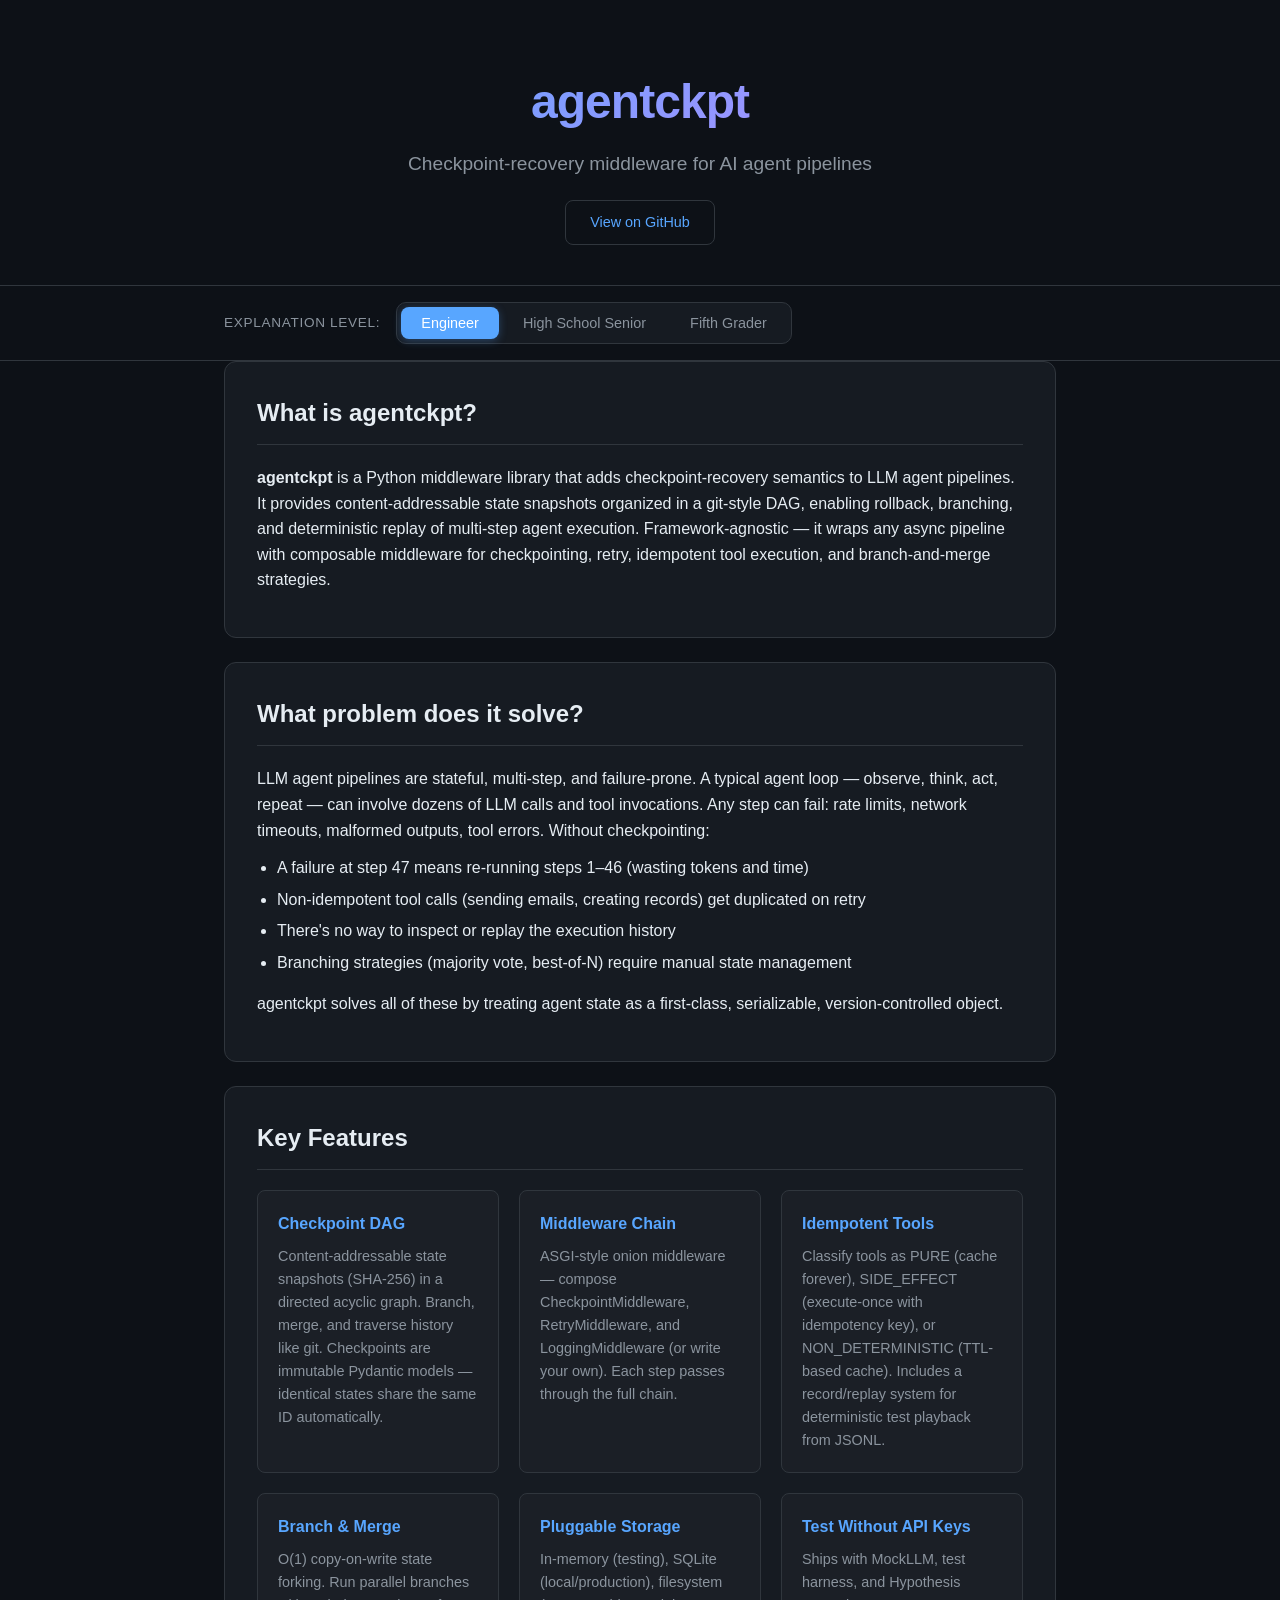
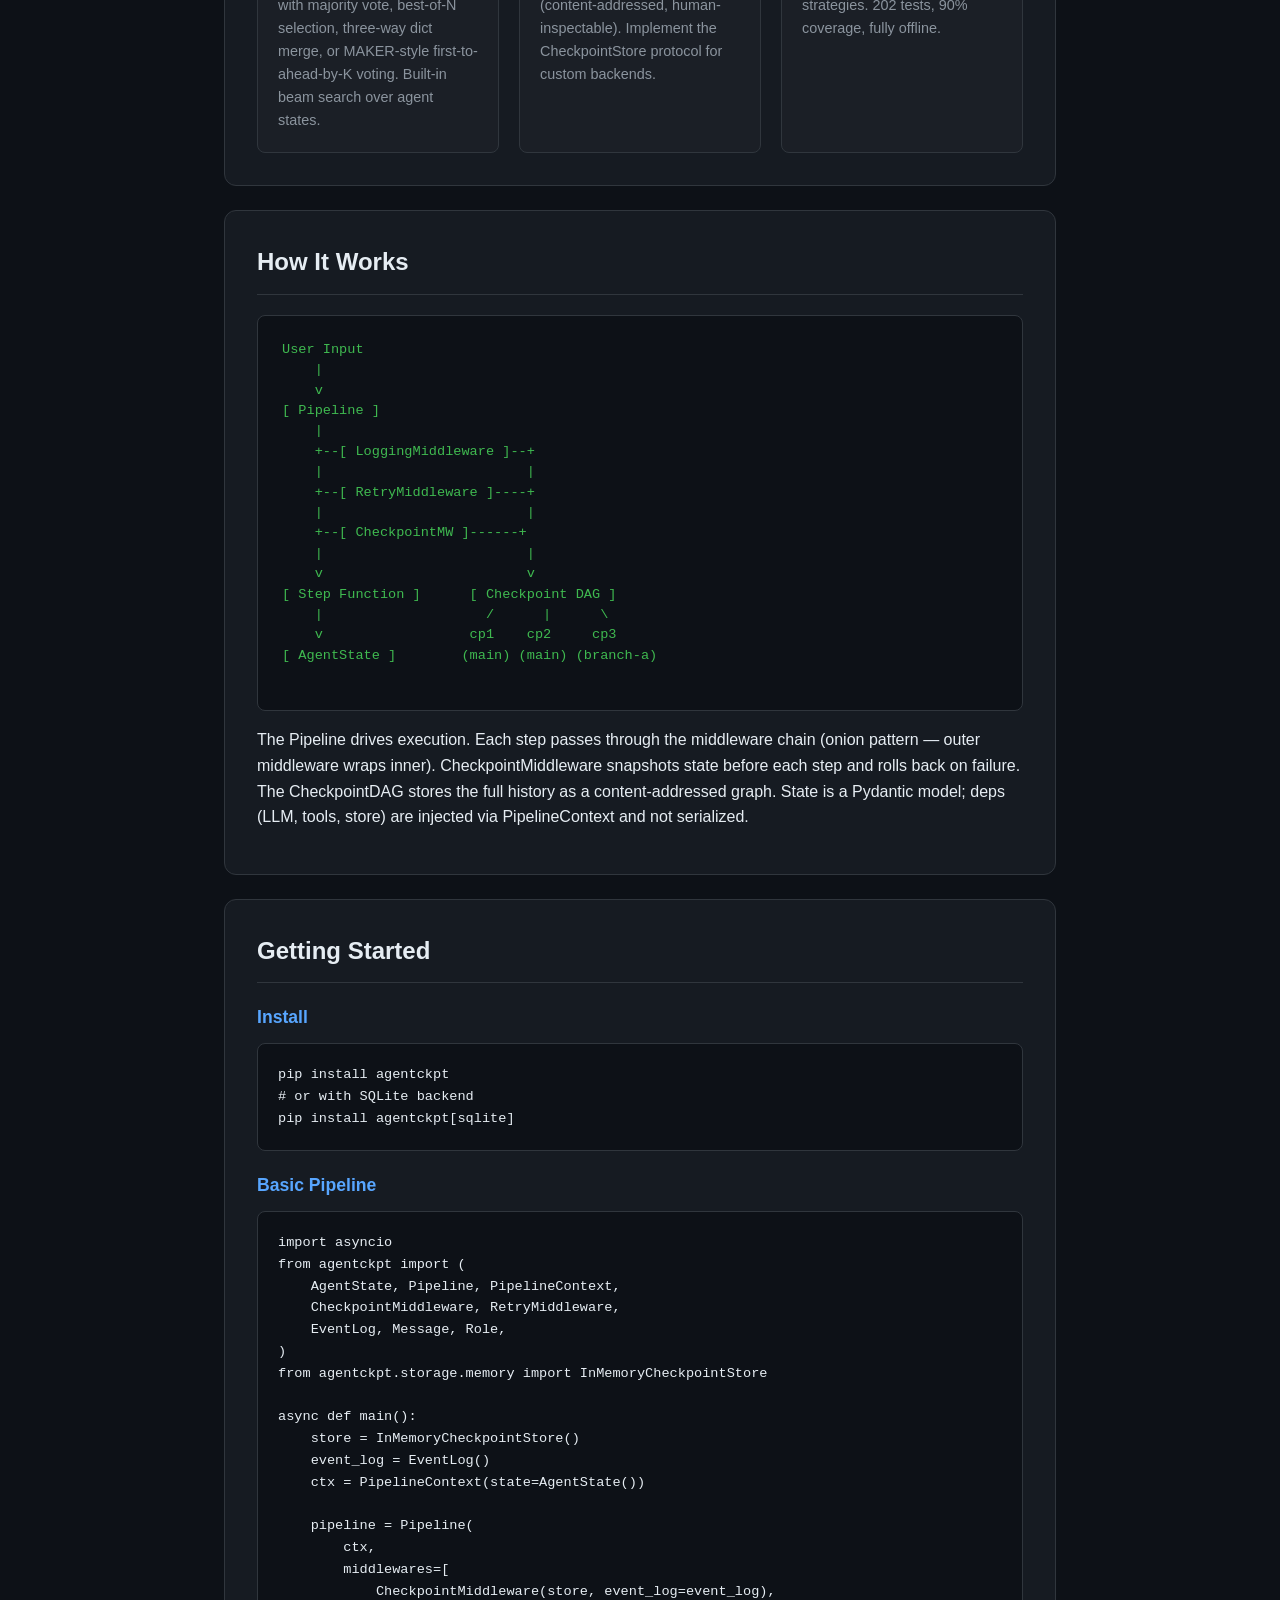
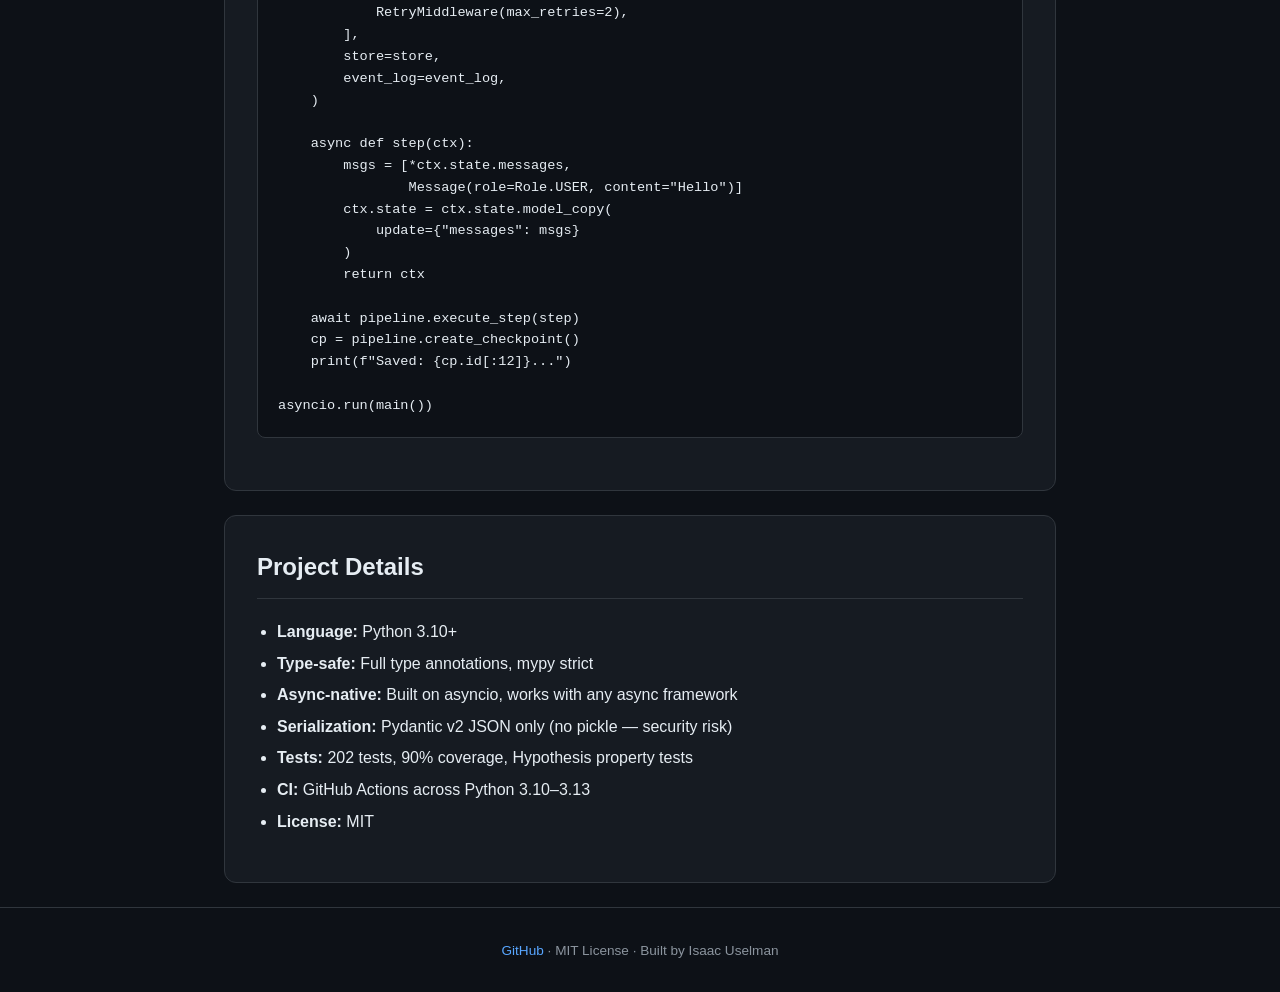
==== agentckpt/index.html @ 96317309 "Initial portfolio site with agentckpt project page Co-Authored-By: Claude Opus 4.6 <noreply@anthropi" ====
<!DOCTYPE html>
<html lang="en">
<head>
  <meta charset="UTF-8">
  <meta name="viewport" content="width=device-width, initial-scale=1.0">
  <title>agentckpt — Checkpoint-Recovery for AI Agents</title>
  <style>
/* ── Reset & Base ── */
*,
*::before,
*::after {
  margin: 0;
  padding: 0;
  box-sizing: border-box;
}

:root {
  --bg: #0d1117;
  --surface: #161b22;
  --border: #30363d;
  --text: #e6edf3;
  --text-muted: #8b949e;
  --accent: #58a6ff;
  --accent-hover: #79c0ff;
  --green: #3fb950;
  --purple: #bc8cff;
  --orange: #f0883e;
  --radius: 12px;
  --font: -apple-system, BlinkMacSystemFont, "Segoe UI", Helvetica, Arial, sans-serif;
  --mono: "SFMono-Regular", Consolas, "Liberation Mono", Menlo, monospace;
}

html {
  scroll-behavior: smooth;
}

body {
  font-family: var(--font);
  background: var(--bg);
  color: var(--text);
  line-height: 1.6;
  -webkit-font-smoothing: antialiased;
}

.container {
  max-width: 880px;
  margin: 0 auto;
  padding: 0 24px;
}

a {
  color: var(--accent);
  text-decoration: none;
}

a:hover {
  color: var(--accent-hover);
  text-decoration: underline;
}

/* ── Header ── */
header {
  padding: 64px 0 40px;
  text-align: center;
  border-bottom: 1px solid var(--border);
}

header h1 {
  font-size: 3rem;
  font-weight: 800;
  letter-spacing: -0.02em;
  background: linear-gradient(135deg, var(--accent), var(--purple));
  -webkit-background-clip: text;
  background-clip: text;
  -webkit-text-fill-color: transparent;
}

.subtitle {
  font-size: 1.2rem;
  color: var(--text-muted);
  margin-top: 8px;
}

.github-link {
  display: inline-block;
  margin-top: 20px;
  padding: 10px 24px;
  border: 1px solid var(--border);
  border-radius: 8px;
  font-size: 0.9rem;
  font-weight: 500;
  transition: border-color 0.2s, background 0.2s;
}

.github-link:hover {
  border-color: var(--accent);
  background: rgba(88, 166, 255, 0.08);
  text-decoration: none;
}

/* ── Level Toggle ── */
.level-toggle {
  position: sticky;
  top: 0;
  z-index: 100;
  background: var(--bg);
  border-bottom: 1px solid var(--border);
  padding: 16px 0;
}

.level-toggle .container {
  display: flex;
  align-items: center;
  gap: 16px;
  flex-wrap: wrap;
}

.toggle-label {
  font-size: 0.85rem;
  color: var(--text-muted);
  font-weight: 500;
  text-transform: uppercase;
  letter-spacing: 0.05em;
  white-space: nowrap;
}

.toggle-group {
  display: flex;
  gap: 4px;
  background: var(--surface);
  padding: 4px;
  border-radius: 10px;
  border: 1px solid var(--border);
}

.toggle-btn {
  font-family: var(--font);
  font-size: 0.9rem;
  font-weight: 500;
  padding: 8px 20px;
  border: none;
  border-radius: 8px;
  background: transparent;
  color: var(--text-muted);
  cursor: pointer;
  transition: all 0.2s ease;
  white-space: nowrap;
}

.toggle-btn:hover {
  color: var(--text);
  background: rgba(255, 255, 255, 0.04);
}

.toggle-btn.active {
  background: var(--accent);
  color: #fff;
  box-shadow: 0 2px 8px rgba(88, 166, 255, 0.3);
}

/* ── Cards ── */
main {
  padding: 40px 0 80px;
}

.card {
  background: var(--surface);
  border: 1px solid var(--border);
  border-radius: var(--radius);
  padding: 32px;
  margin-bottom: 24px;
}

.card h2 {
  font-size: 1.5rem;
  font-weight: 700;
  margin-bottom: 20px;
  padding-bottom: 12px;
  border-bottom: 1px solid var(--border);
}

.card h3 {
  font-size: 1.1rem;
  font-weight: 600;
  margin: 20px 0 8px;
  color: var(--accent);
}

.card h3:first-child {
  margin-top: 0;
}

.card p {
  margin-bottom: 12px;
  color: var(--text);
}

.card ul,
.card ol {
  margin: 8px 0 16px 20px;
  color: var(--text);
}

.card li {
  margin-bottom: 6px;
}

/* ── Level Content Visibility ── */
.level-content {
  display: none;
  animation: fadeIn 0.3s ease;
}

.level-content.visible {
  display: block;
}

@keyframes fadeIn {
  from { opacity: 0; transform: translateY(4px); }
  to   { opacity: 1; transform: translateY(0); }
}

/* ── Feature Grid ── */
.feature-grid {
  display: grid;
  grid-template-columns: repeat(auto-fit, minmax(240px, 1fr));
  gap: 20px;
}

.feature {
  padding: 20px;
  background: rgba(255, 255, 255, 0.02);
  border: 1px solid var(--border);
  border-radius: 8px;
  transition: border-color 0.2s;
}

.feature:hover {
  border-color: var(--accent);
}

.feature h3 {
  margin: 0 0 8px;
  font-size: 1rem;
}

.feature p {
  font-size: 0.9rem;
  color: var(--text-muted);
  margin-bottom: 0;
}

/* ── Diagrams ── */
.diagram {
  background: var(--bg);
  border: 1px solid var(--border);
  border-radius: 8px;
  padding: 24px;
  margin-bottom: 16px;
  overflow-x: auto;
}

.diagram pre {
  font-family: var(--mono);
  font-size: 0.85rem;
  color: var(--green);
  line-height: 1.5;
  margin: 0;
}

/* ── Code Blocks ── */
pre.code {
  background: var(--bg);
  border: 1px solid var(--border);
  border-radius: 8px;
  padding: 20px;
  overflow-x: auto;
  margin: 12px 0 20px;
}

pre.code code {
  font-family: var(--mono);
  font-size: 0.85rem;
  color: var(--text);
  line-height: 1.6;
}

/* ── Footer ── */
footer {
  border-top: 1px solid var(--border);
  padding: 32px 0;
  text-align: center;
}

footer p {
  font-size: 0.85rem;
  color: var(--text-muted);
}

/* ── Responsive ── */
@media (max-width: 640px) {
  header {
    padding: 40px 0 28px;
  }

  header h1 {
    font-size: 2.2rem;
  }

  .level-toggle .container {
    flex-direction: column;
    align-items: flex-start;
  }

  .toggle-group {
    width: 100%;
  }

  .toggle-btn {
    flex: 1;
    text-align: center;
    padding: 8px 12px;
    font-size: 0.8rem;
  }

  .card {
    padding: 20px;
  }

  .feature-grid {
    grid-template-columns: 1fr;
  }
}
  </style>
</head>
<body>

<header>
  <div class="container">
    <h1>agentckpt</h1>
    <p class="subtitle">Checkpoint-recovery middleware for AI agent pipelines</p>
    <a href="https://github.com/isaacuselman/agentckpt" class="github-link">View on GitHub</a>
  </div>
</header>

<nav class="level-toggle">
  <div class="container">
    <span class="toggle-label">Explanation level:</span>
    <div class="toggle-group">
      <button class="toggle-btn active" data-level="engineer">Engineer</button>
      <button class="toggle-btn" data-level="highschool">High School Senior</button>
      <button class="toggle-btn" data-level="fifthgrade">Fifth Grader</button>
    </div>
  </div>
</nav>

<main class="container">

  <!-- ============ WHAT IS IT ============ -->
  <section class="card">
    <h2>What is agentckpt?</h2>

    <div class="level-content" data-level="engineer">
      <p>
        <strong>agentckpt</strong> is a Python middleware library that adds checkpoint-recovery
        semantics to LLM agent pipelines. It provides content-addressable state snapshots
        organized in a git-style DAG, enabling rollback, branching, and deterministic replay
        of multi-step agent execution. Framework-agnostic &mdash; it wraps any async pipeline
        with composable middleware for checkpointing, retry, idempotent tool execution,
        and branch-and-merge strategies.
      </p>
    </div>

    <div class="level-content" data-level="highschool">
      <p>
        <strong>agentckpt</strong> is a Python library that gives AI assistants a "save game" feature.
        When an AI agent is working through a multi-step task (like researching a topic, writing code,
        or planning a trip), things can go wrong &mdash; the AI might make a mistake, an API call might
        fail, or the whole program might crash. Without agentckpt, you'd have to start over from scratch.
      </p>
      <p>
        With agentckpt, the AI's progress is saved at each step. If something breaks, it can
        roll back to the last good save point and try again. It can even explore multiple
        approaches at the same time and pick the best one.
      </p>
    </div>

    <div class="level-content" data-level="fifthgrade">
      <p>
        Imagine you're playing a really hard video game. You get to a tricky part, and you save
        your game &mdash; just in case. If you mess up, you load your save and try again without
        starting the whole game over.
      </p>
      <p>
        <strong>agentckpt</strong> does the same thing, but for AI helpers. When a computer's AI
        assistant is doing a big job with lots of steps, agentckpt saves its progress along the way.
        If something goes wrong, it can go back to the last save and keep going. No starting over!
      </p>
    </div>
  </section>

  <!-- ============ WHY DOES IT EXIST ============ -->
  <section class="card">
    <h2>What problem does it solve?</h2>

    <div class="level-content" data-level="engineer">
      <p>
        LLM agent pipelines are stateful, multi-step, and failure-prone. A typical agent
        loop &mdash; observe, think, act, repeat &mdash; can involve dozens of LLM calls and tool
        invocations. Any step can fail: rate limits, network timeouts, malformed outputs,
        tool errors. Without checkpointing:
      </p>
      <ul>
        <li>A failure at step 47 means re-running steps 1&ndash;46 (wasting tokens and time)</li>
        <li>Non-idempotent tool calls (sending emails, creating records) get duplicated on retry</li>
        <li>There's no way to inspect or replay the execution history</li>
        <li>Branching strategies (majority vote, best-of-N) require manual state management</li>
      </ul>
      <p>
        agentckpt solves all of these by treating agent state as a first-class, serializable,
        version-controlled object.
      </p>
    </div>

    <div class="level-content" data-level="highschool">
      <p>
        AI agents don't just answer one question &mdash; they work through tasks step by step.
        An AI might browse the web, call an API, write some code, then check if it worked.
        That could be 10, 20, or even 50 steps.
      </p>
      <p>The problem? Things break all the time:</p>
      <ul>
        <li>The internet connection drops mid-task</li>
        <li>An API the AI is using goes down temporarily</li>
        <li>The AI makes a mistake and goes down the wrong path</li>
        <li>The whole program crashes</li>
      </ul>
      <p>
        Without save points, the AI has to start completely over. That wastes time and money
        (AI API calls cost real money). Worse &mdash; if the AI already sent an email or created
        a file before the crash, it might send it <em>again</em> when it retries.
        agentckpt prevents all of this.
      </p>
    </div>

    <div class="level-content" data-level="fifthgrade">
      <p>
        Think about writing a really long book report. You've been working for an hour, and
        suddenly your computer shuts off. If you didn't save, you lost everything!
      </p>
      <p>
        AI helpers have the same problem. They work on big jobs step by step, and if something
        goes wrong in the middle, they lose all their work. Even worse &mdash; imagine the AI
        was supposed to send one birthday card to your friend, but after the crash it sends
        it again. Now your friend got two cards! Awkward.
      </p>
      <p>
        agentckpt makes sure the AI saves its work, can go back if something breaks, and
        never accidentally does the same thing twice.
      </p>
    </div>
  </section>

  <!-- ============ KEY FEATURES ============ -->
  <section class="card">
    <h2>Key Features</h2>

    <div class="level-content" data-level="engineer">
      <div class="feature-grid">
        <div class="feature">
          <h3>Checkpoint DAG</h3>
          <p>
            Content-addressable state snapshots (SHA-256) in a directed acyclic graph.
            Branch, merge, and traverse history like git. Checkpoints are immutable
            Pydantic models &mdash; identical states share the same ID automatically.
          </p>
        </div>
        <div class="feature">
          <h3>Middleware Chain</h3>
          <p>
            ASGI-style onion middleware &mdash; compose CheckpointMiddleware, RetryMiddleware,
            and LoggingMiddleware (or write your own). Each step passes through the full chain.
          </p>
        </div>
        <div class="feature">
          <h3>Idempotent Tools</h3>
          <p>
            Classify tools as PURE (cache forever), SIDE_EFFECT (execute-once with idempotency key),
            or NON_DETERMINISTIC (TTL-based cache). Includes a record/replay system for
            deterministic test playback from JSONL.
          </p>
        </div>
        <div class="feature">
          <h3>Branch &amp; Merge</h3>
          <p>
            O(1) copy-on-write state forking. Run parallel branches with majority vote,
            best-of-N selection, three-way dict merge, or MAKER-style first-to-ahead-by-K voting.
            Built-in beam search over agent states.
          </p>
        </div>
        <div class="feature">
          <h3>Pluggable Storage</h3>
          <p>
            In-memory (testing), SQLite (local/production), filesystem (content-addressed,
            human-inspectable). Implement the CheckpointStore protocol for custom backends.
          </p>
        </div>
        <div class="feature">
          <h3>Test Without API Keys</h3>
          <p>
            Ships with MockLLM, test harness, and Hypothesis strategies.
            202 tests, 90% coverage, fully offline.
          </p>
        </div>
      </div>
    </div>

    <div class="level-content" data-level="highschool">
      <div class="feature-grid">
        <div class="feature">
          <h3>Save Points (Checkpoints)</h3>
          <p>
            The AI's state is saved at each step, forming a tree of save points.
            You can roll back to any previous point, branch off to try different
            approaches, or inspect exactly what the AI was thinking at any moment.
          </p>
        </div>
        <div class="feature">
          <h3>Automatic Error Recovery</h3>
          <p>
            Middleware automatically handles failures. If a step fails, the state
            rolls back and can retry with exponential backoff. Everything is logged
            so you can see what happened.
          </p>
        </div>
        <div class="feature">
          <h3>Smart Tool Handling</h3>
          <p>
            Tools (like web search or sending emails) are wrapped so they don't
            accidentally run twice. A search can be cached; an email send is
            guaranteed to only happen once even if the system retries.
          </p>
        </div>
        <div class="feature">
          <h3>Parallel Exploration</h3>
          <p>
            The AI can fork into multiple copies, each trying a different approach.
            Then the best answer wins &mdash; by voting, scoring, or combining results.
            Like asking three friends the same question and going with the majority answer.
          </p>
        </div>
        <div class="feature">
          <h3>Flexible Storage</h3>
          <p>
            Save points can be stored in memory (for testing), in a SQLite database
            (for real use), or as files on disk. You can add your own storage backend too.
          </p>
        </div>
        <div class="feature">
          <h3>Easy Testing</h3>
          <p>
            Comes with fake AI and fake tools built in, so you can test everything
            without paying for API calls or needing internet access.
          </p>
        </div>
      </div>
    </div>

    <div class="level-content" data-level="fifthgrade">
      <div class="feature-grid">
        <div class="feature">
          <h3>Save Your Progress</h3>
          <p>
            Just like saving in a video game. The AI saves after each step
            so it never loses its work.
          </p>
        </div>
        <div class="feature">
          <h3>Undo Mistakes</h3>
          <p>
            If the AI messes up, it can go back to the last save and try again.
            Like pressing the undo button.
          </p>
        </div>
        <div class="feature">
          <h3>No Double-Doing</h3>
          <p>
            If the AI already sent a message or looked something up, it remembers
            and won't do it again by accident.
          </p>
        </div>
        <div class="feature">
          <h3>Try Multiple Things at Once</h3>
          <p>
            The AI can split into copies of itself, each trying a different idea.
            Then it picks the best answer. Like asking three friends and going
            with what most of them say.
          </p>
        </div>
        <div class="feature">
          <h3>Works Anywhere</h3>
          <p>
            The save files can be stored in different places &mdash; on your computer,
            in a database, or as regular files you can look at.
          </p>
        </div>
        <div class="feature">
          <h3>Practice Mode</h3>
          <p>
            Comes with a pretend AI so you can test everything without needing
            the real thing. Like a practice mode in a game.
          </p>
        </div>
      </div>
    </div>
  </section>

  <!-- ============ HOW IT WORKS ============ -->
  <section class="card">
    <h2>How It Works</h2>

    <div class="level-content" data-level="engineer">
      <div class="diagram">
        <pre>
User Input
    |
    v
[ Pipeline ]
    |
    +--[ LoggingMiddleware ]--+
    |                         |
    +--[ RetryMiddleware ]----+
    |                         |
    +--[ CheckpointMW ]------+
    |                         |
    v                         v
[ Step Function ]      [ Checkpoint DAG ]
    |                    /      |      \
    v                  cp1    cp2     cp3
[ AgentState ]        (main) (main) (branch-a)
        </pre>
      </div>
      <p>
        The Pipeline drives execution. Each step passes through the middleware chain
        (onion pattern &mdash; outer middleware wraps inner). CheckpointMiddleware snapshots
        state before each step and rolls back on failure. The CheckpointDAG stores the
        full history as a content-addressed graph. State is a Pydantic model; deps (LLM,
        tools, store) are injected via PipelineContext and not serialized.
      </p>
    </div>

    <div class="level-content" data-level="highschool">
      <div class="diagram">
        <pre>
You give the AI a task
        |
        v
   [ Pipeline ] &larr; the manager that runs everything
        |
        +-- Logs what's happening
        +-- Retries if something fails
        +-- Saves progress automatically
        |
        v
   AI does one step of work
        |
        v
   Progress is saved as a checkpoint
        |
        v
   Repeat until done (or roll back if needed)
        </pre>
      </div>
      <p>
        Think of the Pipeline as a manager overseeing the AI's work. Before the AI
        does anything, the manager saves the current state. The AI does its work.
        If it succeeds, great &mdash; move on. If it fails, the manager loads the save
        and either retries or lets you decide what to do. Every step is logged,
        so you have a complete record of what happened and when.
      </p>
    </div>

    <div class="level-content" data-level="fifthgrade">
      <div class="diagram">
        <pre>
You ask the AI to do something
        |
        v
  The AI's helper saves the game
        |
        v
  The AI does one step of its job
        |
     Did it work?
    /          \
  Yes           No
   |             |
   v             v
 Save again   Load last save,
 Keep going    try again
        </pre>
      </div>
      <p>
        It's like having a helper standing next to you while you play a game.
        Before every tricky part, your helper saves the game for you. If you
        make it through, awesome &mdash; your helper saves again and you keep going.
        If you fail, your helper loads the save so you can try again.
        Your helper also writes down everything that happens in a notebook,
        so you can look back later and see exactly what you did.
      </p>
    </div>
  </section>

  <!-- ============ QUICK START ============ -->
  <section class="card">
    <h2>Getting Started</h2>

    <div class="level-content" data-level="engineer">
      <h3>Install</h3>
      <pre class="code"><code>pip install agentckpt
# or with SQLite backend
pip install agentckpt[sqlite]</code></pre>

      <h3>Basic Pipeline</h3>
      <pre class="code"><code>import asyncio
from agentckpt import (
    AgentState, Pipeline, PipelineContext,
    CheckpointMiddleware, RetryMiddleware,
    EventLog, Message, Role,
)
from agentckpt.storage.memory import InMemoryCheckpointStore

async def main():
    store = InMemoryCheckpointStore()
    event_log = EventLog()
    ctx = PipelineContext(state=AgentState())

    pipeline = Pipeline(
        ctx,
        middlewares=[
            CheckpointMiddleware(store, event_log=event_log),
            RetryMiddleware(max_retries=2),
        ],
        store=store,
        event_log=event_log,
    )

    async def step(ctx):
        msgs = [*ctx.state.messages,
                Message(role=Role.USER, content="Hello")]
        ctx.state = ctx.state.model_copy(
            update={"messages": msgs}
        )
        return ctx

    await pipeline.execute_step(step)
    cp = pipeline.create_checkpoint()
    print(f"Saved: {cp.id[:12]}...")

asyncio.run(main())</code></pre>
    </div>

    <div class="level-content" data-level="highschool">
      <h3>Install it</h3>
      <pre class="code"><code>pip install agentckpt</code></pre>
      <p>
        This downloads the library from Python's package manager so you can use it
        in your code.
      </p>

      <h3>Use it</h3>
      <p>The basic flow is:</p>
      <ol>
        <li>Create a <strong>Pipeline</strong> &mdash; this manages the AI's execution</li>
        <li>Add <strong>middleware</strong> &mdash; plugins that add checkpointing, retries, and logging</li>
        <li>Define <strong>steps</strong> &mdash; functions that do one unit of work</li>
        <li>Run it &mdash; the pipeline handles saving, error recovery, and logging automatically</li>
      </ol>
      <p>
        The code is in Python and uses <code>async/await</code> (a way to write code that
        can wait for slow operations without freezing). If you've taken AP Computer Science
        or done any Python, the patterns will feel familiar.
      </p>
    </div>

    <div class="level-content" data-level="fifthgrade">
      <p>
        To use agentckpt, a programmer types a special command to download it to their computer:
      </p>
      <pre class="code"><code>pip install agentckpt</code></pre>
      <p>
        Then they write code that tells the AI: "Here's your job. Do it step by step.
        I'll save your progress for you." The cool part is that the programmer doesn't
        have to write all the saving and loading code themselves &mdash; agentckpt handles
        it automatically!
      </p>
      <p>
        It's like getting a free helper that does all the boring save-and-load work
        so the programmer can focus on the fun stuff.
      </p>
    </div>
  </section>

  <!-- ============ PROJECT INFO ============ -->
  <section class="card">
    <h2>Project Details</h2>

    <div class="level-content" data-level="engineer">
      <ul>
        <li><strong>Language:</strong> Python 3.10+</li>
        <li><strong>Type-safe:</strong> Full type annotations, mypy strict</li>
        <li><strong>Async-native:</strong> Built on asyncio, works with any async framework</li>
        <li><strong>Serialization:</strong> Pydantic v2 JSON only (no pickle &mdash; security risk)</li>
        <li><strong>Tests:</strong> 202 tests, 90% coverage, Hypothesis property tests</li>
        <li><strong>CI:</strong> GitHub Actions across Python 3.10&ndash;3.13</li>
        <li><strong>License:</strong> MIT</li>
      </ul>
    </div>

    <div class="level-content" data-level="highschool">
      <ul>
        <li><strong>Written in:</strong> Python (a popular programming language)</li>
        <li><strong>Works with:</strong> Python 3.10 and newer</li>
        <li><strong>Well-tested:</strong> 202 automated tests that run without needing any AI API keys</li>
        <li><strong>Auto-checked:</strong> Every code change is automatically tested on 4 Python versions</li>
        <li><strong>Open source:</strong> MIT license &mdash; anyone can use, modify, and share it for free</li>
      </ul>
    </div>

    <div class="level-content" data-level="fifthgrade">
      <ul>
        <li><strong>Made with:</strong> Python &mdash; one of the most popular coding languages in the world</li>
        <li><strong>Tested a lot:</strong> Over 200 automatic tests make sure everything works correctly</li>
        <li><strong>Free to use:</strong> Anyone can use it for free, even for their own projects</li>
        <li><strong>No AI needed to test:</strong> You can try it out without paying for any AI services</li>
      </ul>
    </div>
  </section>

</main>

<footer>
  <div class="container">
    <p>
      <a href="https://github.com/isaacuselman/agentckpt">GitHub</a>
      &middot;
      MIT License
      &middot;
      Built by Isaac Uselman
    </p>
  </div>
</footer>

<script>
(() => {
  const buttons = document.querySelectorAll(".toggle-btn");
  const allContent = document.querySelectorAll(".level-content");

  function setLevel(level) {
    buttons.forEach((btn) => {
      btn.classList.toggle("active", btn.dataset.level === level);
    });
    allContent.forEach((el) => {
      el.classList.toggle("visible", el.dataset.level === level);
    });
    try {
      localStorage.setItem("agentckpt-level", level);
    } catch {
      // ignore
    }
  }

  buttons.forEach((btn) => {
    btn.addEventListener("click", () => setLevel(btn.dataset.level));
  });

  let saved = null;
  try {
    saved = localStorage.getItem("agentckpt-level");
  } catch {
    // ignore
  }
  setLevel(saved || "engineer");
})();
</script>
</body>
</html>
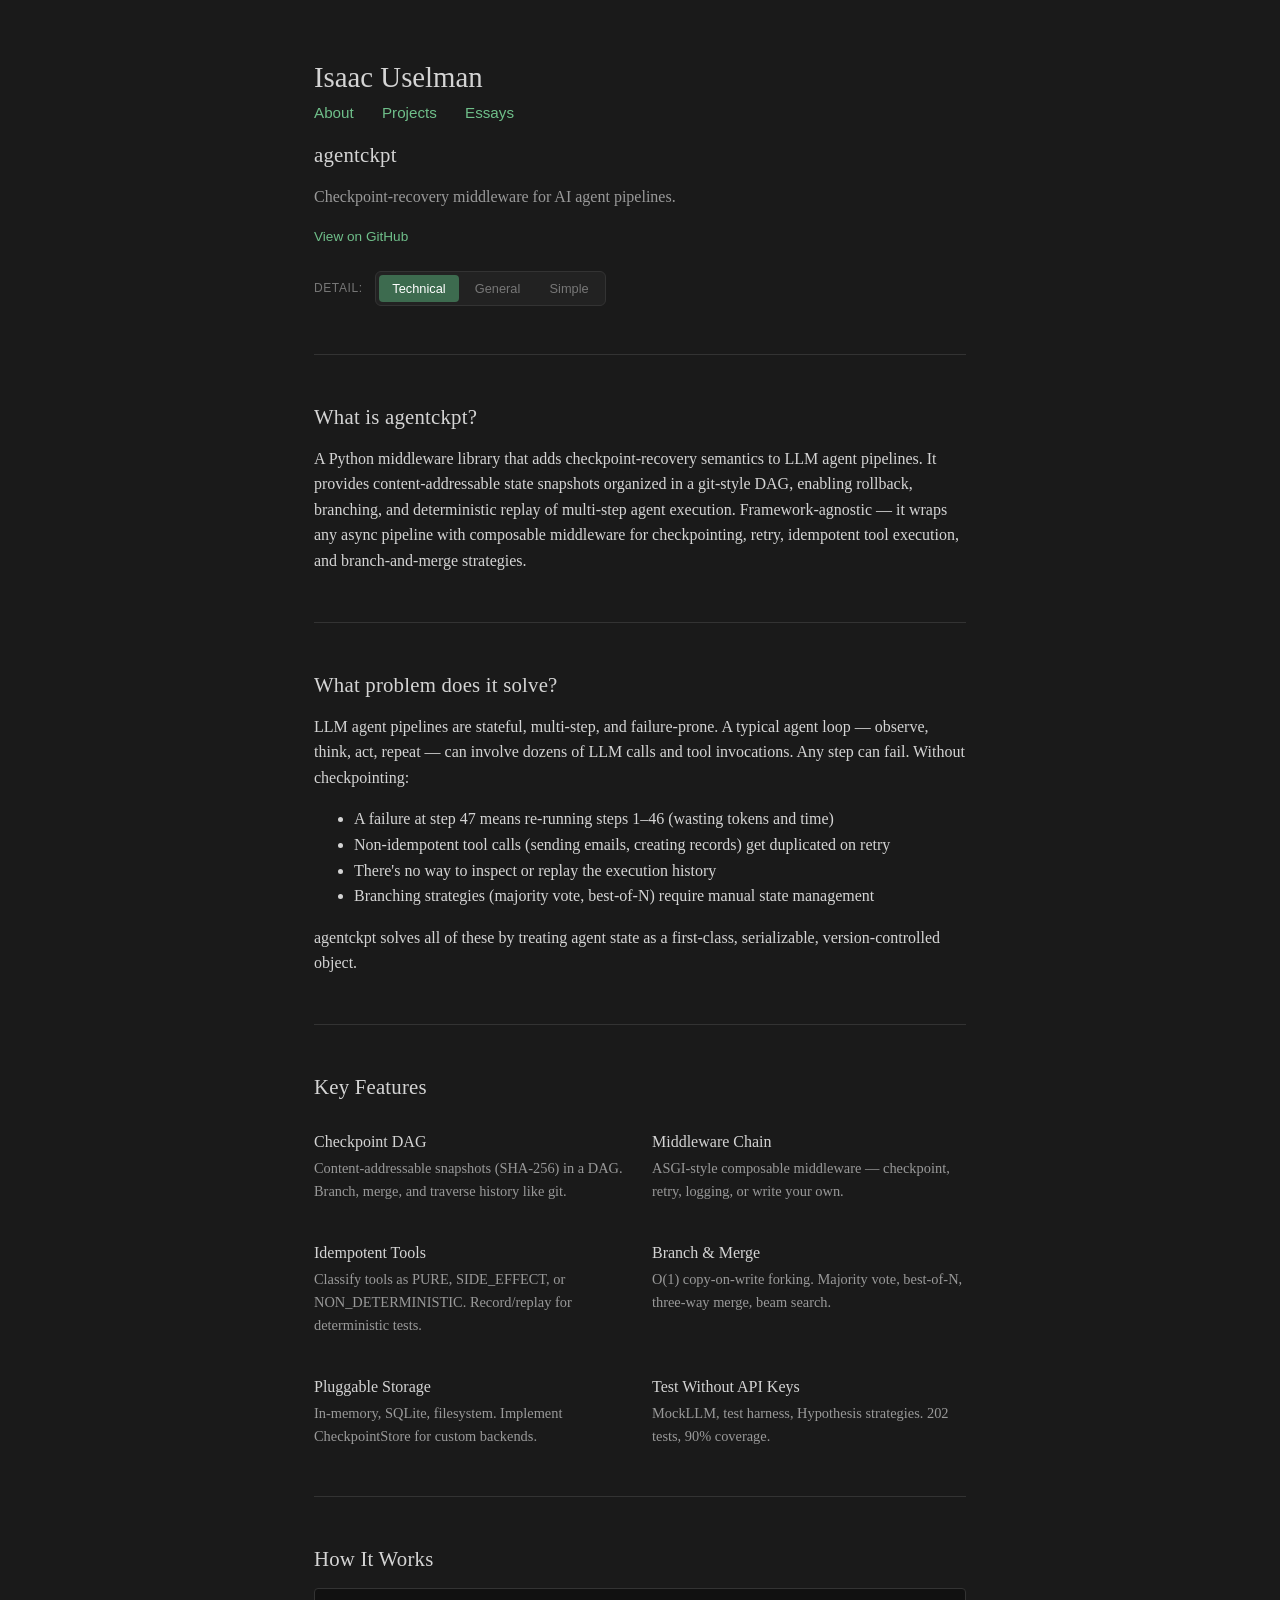
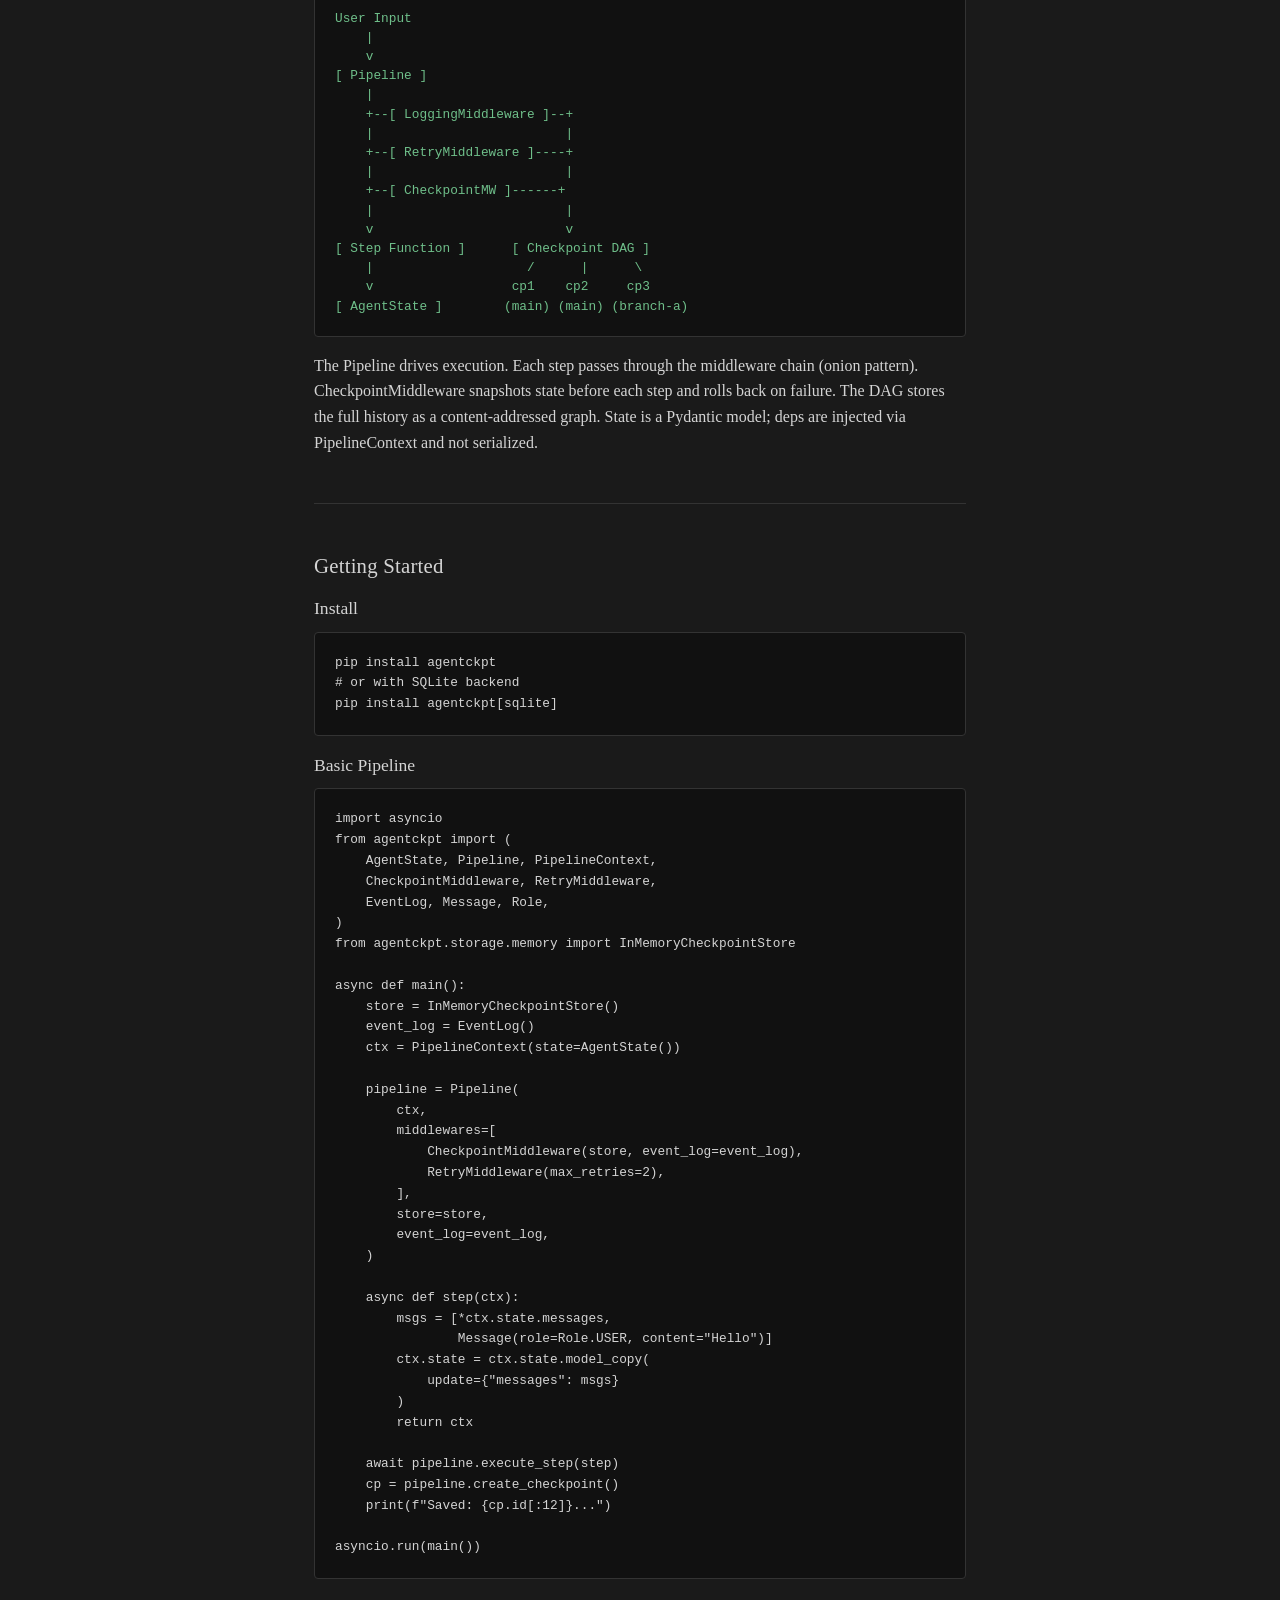
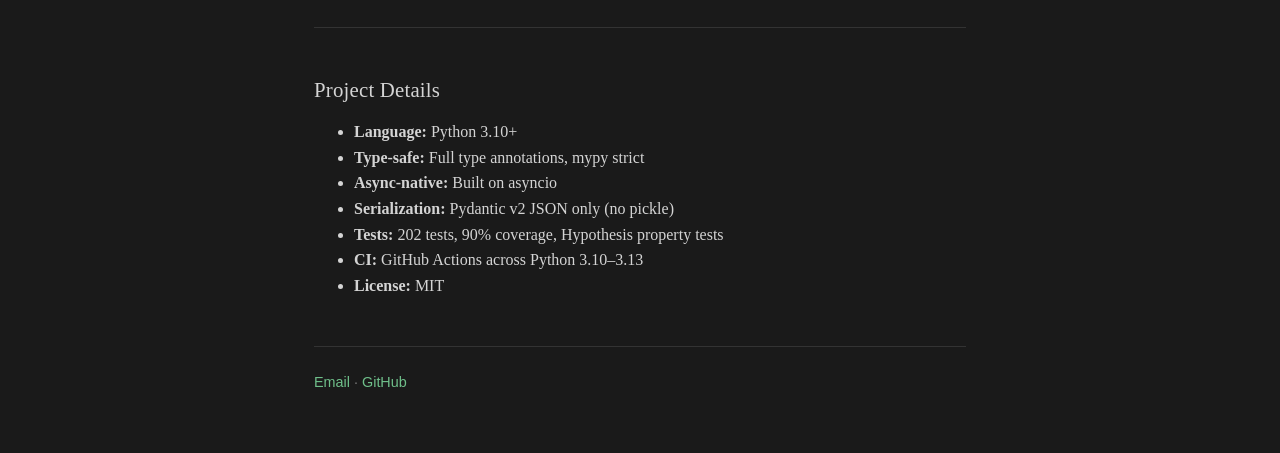
==== commit 158470bb: "Restyle agentckpt page to match portfolio site Co-Authored-By: Claude Opus 4.6 <noreply@anthropic.co" ====
--- a/agentckpt/index.html
+++ b/agentckpt/index.html
@@ -3,625 +3,372 @@
 <head>
   <meta charset="UTF-8">
   <meta name="viewport" content="width=device-width, initial-scale=1.0">
-  <title>agentckpt — Checkpoint-Recovery for AI Agents</title>
+  <title>agentckpt — Isaac Uselman</title>
+  <meta name="description" content="Checkpoint-recovery middleware for AI agent pipelines.">
+  <link rel="stylesheet" href="../style.css">
   <style>
-/* ── Reset & Base ── */
-*,
-*::before,
-*::after {
-  margin: 0;
-  padding: 0;
-  box-sizing: border-box;
-}
-
-:root {
-  --bg: #0d1117;
-  --surface: #161b22;
-  --border: #30363d;
-  --text: #e6edf3;
-  --text-muted: #8b949e;
-  --accent: #58a6ff;
-  --accent-hover: #79c0ff;
-  --green: #3fb950;
-  --purple: #bc8cff;
-  --orange: #f0883e;
-  --radius: 12px;
-  --font: -apple-system, BlinkMacSystemFont, "Segoe UI", Helvetica, Arial, sans-serif;
-  --mono: "SFMono-Regular", Consolas, "Liberation Mono", Menlo, monospace;
-}
-
-html {
-  scroll-behavior: smooth;
-}
-
-body {
-  font-family: var(--font);
-  background: var(--bg);
-  color: var(--text);
-  line-height: 1.6;
-  -webkit-font-smoothing: antialiased;
-}
-
-.container {
-  max-width: 880px;
-  margin: 0 auto;
-  padding: 0 24px;
-}
-
-a {
-  color: var(--accent);
-  text-decoration: none;
-}
-
-a:hover {
-  color: var(--accent-hover);
-  text-decoration: underline;
-}
-
-/* ── Header ── */
-header {
-  padding: 64px 0 40px;
-  text-align: center;
-  border-bottom: 1px solid var(--border);
-}
-
-header h1 {
-  font-size: 3rem;
-  font-weight: 800;
-  letter-spacing: -0.02em;
-  background: linear-gradient(135deg, var(--accent), var(--purple));
-  -webkit-background-clip: text;
-  background-clip: text;
-  -webkit-text-fill-color: transparent;
-}
-
-.subtitle {
-  font-size: 1.2rem;
-  color: var(--text-muted);
-  margin-top: 8px;
-}
-
-.github-link {
-  display: inline-block;
-  margin-top: 20px;
-  padding: 10px 24px;
-  border: 1px solid var(--border);
-  border-radius: 8px;
-  font-size: 0.9rem;
-  font-weight: 500;
-  transition: border-color 0.2s, background 0.2s;
-}
-
-.github-link:hover {
-  border-color: var(--accent);
-  background: rgba(88, 166, 255, 0.08);
-  text-decoration: none;
-}
-
-/* ── Level Toggle ── */
-.level-toggle {
-  position: sticky;
-  top: 0;
-  z-index: 100;
-  background: var(--bg);
-  border-bottom: 1px solid var(--border);
-  padding: 16px 0;
-}
-
-.level-toggle .container {
-  display: flex;
-  align-items: center;
-  gap: 16px;
-  flex-wrap: wrap;
-}
-
-.toggle-label {
-  font-size: 0.85rem;
-  color: var(--text-muted);
-  font-weight: 500;
-  text-transform: uppercase;
-  letter-spacing: 0.05em;
-  white-space: nowrap;
-}
-
-.toggle-group {
-  display: flex;
-  gap: 4px;
-  background: var(--surface);
-  padding: 4px;
-  border-radius: 10px;
-  border: 1px solid var(--border);
-}
-
-.toggle-btn {
-  font-family: var(--font);
-  font-size: 0.9rem;
-  font-weight: 500;
-  padding: 8px 20px;
-  border: none;
-  border-radius: 8px;
-  background: transparent;
-  color: var(--text-muted);
-  cursor: pointer;
-  transition: all 0.2s ease;
-  white-space: nowrap;
-}
-
-.toggle-btn:hover {
-  color: var(--text);
-  background: rgba(255, 255, 255, 0.04);
-}
-
-.toggle-btn.active {
-  background: var(--accent);
-  color: #fff;
-  box-shadow: 0 2px 8px rgba(88, 166, 255, 0.3);
-}
-
-/* ── Cards ── */
-main {
-  padding: 40px 0 80px;
-}
-
-.card {
-  background: var(--surface);
-  border: 1px solid var(--border);
-  border-radius: var(--radius);
-  padding: 32px;
-  margin-bottom: 24px;
-}
-
-.card h2 {
-  font-size: 1.5rem;
-  font-weight: 700;
-  margin-bottom: 20px;
-  padding-bottom: 12px;
-  border-bottom: 1px solid var(--border);
-}
-
-.card h3 {
-  font-size: 1.1rem;
-  font-weight: 600;
-  margin: 20px 0 8px;
-  color: var(--accent);
-}
-
-.card h3:first-child {
-  margin-top: 0;
-}
-
-.card p {
-  margin-bottom: 12px;
-  color: var(--text);
-}
-
-.card ul,
-.card ol {
-  margin: 8px 0 16px 20px;
-  color: var(--text);
-}
-
-.card li {
-  margin-bottom: 6px;
-}
-
-/* ── Level Content Visibility ── */
-.level-content {
-  display: none;
-  animation: fadeIn 0.3s ease;
-}
-
-.level-content.visible {
-  display: block;
-}
-
-@keyframes fadeIn {
-  from { opacity: 0; transform: translateY(4px); }
-  to   { opacity: 1; transform: translateY(0); }
-}
-
-/* ── Feature Grid ── */
-.feature-grid {
-  display: grid;
-  grid-template-columns: repeat(auto-fit, minmax(240px, 1fr));
-  gap: 20px;
-}
-
-.feature {
-  padding: 20px;
-  background: rgba(255, 255, 255, 0.02);
-  border: 1px solid var(--border);
-  border-radius: 8px;
-  transition: border-color 0.2s;
-}
-
-.feature:hover {
-  border-color: var(--accent);
-}
-
-.feature h3 {
-  margin: 0 0 8px;
-  font-size: 1rem;
-}
-
-.feature p {
-  font-size: 0.9rem;
-  color: var(--text-muted);
-  margin-bottom: 0;
-}
-
-/* ── Diagrams ── */
-.diagram {
-  background: var(--bg);
-  border: 1px solid var(--border);
-  border-radius: 8px;
-  padding: 24px;
-  margin-bottom: 16px;
-  overflow-x: auto;
-}
-
-.diagram pre {
-  font-family: var(--mono);
-  font-size: 0.85rem;
-  color: var(--green);
-  line-height: 1.5;
-  margin: 0;
-}
-
-/* ── Code Blocks ── */
-pre.code {
-  background: var(--bg);
-  border: 1px solid var(--border);
-  border-radius: 8px;
-  padding: 20px;
-  overflow-x: auto;
-  margin: 12px 0 20px;
-}
-
-pre.code code {
-  font-family: var(--mono);
-  font-size: 0.85rem;
-  color: var(--text);
-  line-height: 1.6;
-}
-
-/* ── Footer ── */
-footer {
-  border-top: 1px solid var(--border);
-  padding: 32px 0;
-  text-align: center;
-}
-
-footer p {
-  font-size: 0.85rem;
-  color: var(--text-muted);
-}
-
-/* ── Responsive ── */
-@media (max-width: 640px) {
-  header {
-    padding: 40px 0 28px;
-  }
-
-  header h1 {
-    font-size: 2.2rem;
-  }
-
-  .level-toggle .container {
-    flex-direction: column;
-    align-items: flex-start;
-  }
-
-  .toggle-group {
-    width: 100%;
-  }
-
-  .toggle-btn {
-    flex: 1;
-    text-align: center;
-    padding: 8px 12px;
-    font-size: 0.8rem;
-  }
-
-  .card {
-    padding: 20px;
-  }
-
-  .feature-grid {
-    grid-template-columns: 1fr;
-  }
-}
+    /* === Level Toggle === */
+    .level-toggle {
+      font-family: -apple-system, BlinkMacSystemFont, 'Segoe UI', Helvetica, Arial, sans-serif;
+      font-size: 0.85rem;
+      margin: 1.5rem 0;
+      display: flex;
+      align-items: center;
+      gap: 0.75rem;
+      flex-wrap: wrap;
+    }
+
+    .toggle-label {
+      color: #777;
+      text-transform: uppercase;
+      letter-spacing: 0.05em;
+      font-size: 0.75rem;
+    }
+
+    .toggle-group {
+      display: flex;
+      gap: 2px;
+      background: #222;
+      padding: 3px;
+      border-radius: 6px;
+      border: 1px solid #333;
+    }
+
+    .toggle-btn {
+      font-family: inherit;
+      font-size: 0.8rem;
+      padding: 0.35rem 0.85rem;
+      border: none;
+      border-radius: 4px;
+      background: transparent;
+      color: #777;
+      cursor: pointer;
+    }
+
+    .toggle-btn:hover {
+      color: #d4d4d4;
+    }
+
+    .toggle-btn.active {
+      background: #3d6b4f;
+      color: #fff;
+    }
+
+    /* === Level Content === */
+    .level-content {
+      display: none;
+    }
+
+    .level-content.visible {
+      display: block;
+    }
+
+    /* === Features List === */
+    .features {
+      display: grid;
+      grid-template-columns: 1fr 1fr;
+      gap: 1.5rem;
+    }
+
+    .feature h3 {
+      font-size: 1rem;
+      margin-bottom: 0.25rem;
+    }
+
+    .feature p {
+      font-size: 0.9rem;
+      color: #999;
+      margin: 0;
+    }
+
+    /* === Diagrams & Code === */
+    .diagram, pre.code {
+      background: #111;
+      border: 1px solid #333;
+      border-radius: 4px;
+      padding: 1.25rem;
+      overflow-x: auto;
+      margin: 0.75rem 0 1rem;
+    }
+
+    .diagram pre {
+      font-family: 'SFMono-Regular', Consolas, 'Liberation Mono', Menlo, monospace;
+      font-size: 0.8rem;
+      color: #6fbf8a;
+      line-height: 1.5;
+      margin: 0;
+    }
+
+    pre.code code {
+      font-family: 'SFMono-Regular', Consolas, 'Liberation Mono', Menlo, monospace;
+      font-size: 0.8rem;
+      color: #d4d4d4;
+      line-height: 1.6;
+    }
+
+    /* === Subtitle === */
+    .subtitle {
+      color: #999;
+      margin-top: 0.25rem;
+      font-size: 1rem;
+    }
+
+    /* === Project Meta === */
+    .project-meta {
+      font-family: -apple-system, BlinkMacSystemFont, 'Segoe UI', Helvetica, Arial, sans-serif;
+      font-size: 0.85rem;
+      margin-top: 0.5rem;
+    }
+
+    @media (max-width: 600px) {
+      .features {
+        grid-template-columns: 1fr;
+      }
+
+      .toggle-group {
+        width: 100%;
+      }
+
+      .toggle-btn {
+        flex: 1;
+        text-align: center;
+      }
+    }
   </style>
 </head>
 <body>
 
-<header>
-  <div class="container">
-    <h1>agentckpt</h1>
-    <p class="subtitle">Checkpoint-recovery middleware for AI agent pipelines</p>
-    <a href="https://github.com/isaacuselman/agentckpt" class="github-link">View on GitHub</a>
-  </div>
-</header>
-
-<nav class="level-toggle">
-  <div class="container">
-    <span class="toggle-label">Explanation level:</span>
-    <div class="toggle-group">
-      <button class="toggle-btn active" data-level="engineer">Engineer</button>
-      <button class="toggle-btn" data-level="highschool">High School Senior</button>
-      <button class="toggle-btn" data-level="fifthgrade">Fifth Grader</button>
-    </div>
-  </div>
-</nav>
-
-<main class="container">
-
-  <!-- ============ WHAT IS IT ============ -->
-  <section class="card">
-    <h2>What is agentckpt?</h2>
-
-    <div class="level-content" data-level="engineer">
-      <p>
-        <strong>agentckpt</strong> is a Python middleware library that adds checkpoint-recovery
-        semantics to LLM agent pipelines. It provides content-addressable state snapshots
-        organized in a git-style DAG, enabling rollback, branching, and deterministic replay
-        of multi-step agent execution. Framework-agnostic &mdash; it wraps any async pipeline
-        with composable middleware for checkpointing, retry, idempotent tool execution,
-        and branch-and-merge strategies.
-      </p>
-    </div>
-
-    <div class="level-content" data-level="highschool">
-      <p>
-        <strong>agentckpt</strong> is a Python library that gives AI assistants a "save game" feature.
-        When an AI agent is working through a multi-step task (like researching a topic, writing code,
-        or planning a trip), things can go wrong &mdash; the AI might make a mistake, an API call might
-        fail, or the whole program might crash. Without agentckpt, you'd have to start over from scratch.
-      </p>
-      <p>
-        With agentckpt, the AI's progress is saved at each step. If something breaks, it can
-        roll back to the last good save point and try again. It can even explore multiple
-        approaches at the same time and pick the best one.
-      </p>
-    </div>
-
-    <div class="level-content" data-level="fifthgrade">
-      <p>
-        Imagine you're playing a really hard video game. You get to a tricky part, and you save
-        your game &mdash; just in case. If you mess up, you load your save and try again without
-        starting the whole game over.
-      </p>
-      <p>
-        <strong>agentckpt</strong> does the same thing, but for AI helpers. When a computer's AI
-        assistant is doing a big job with lots of steps, agentckpt saves its progress along the way.
-        If something goes wrong, it can go back to the last save and keep going. No starting over!
-      </p>
-    </div>
-  </section>
-
-  <!-- ============ WHY DOES IT EXIST ============ -->
-  <section class="card">
-    <h2>What problem does it solve?</h2>
-
-    <div class="level-content" data-level="engineer">
-      <p>
-        LLM agent pipelines are stateful, multi-step, and failure-prone. A typical agent
-        loop &mdash; observe, think, act, repeat &mdash; can involve dozens of LLM calls and tool
-        invocations. Any step can fail: rate limits, network timeouts, malformed outputs,
-        tool errors. Without checkpointing:
-      </p>
-      <ul>
-        <li>A failure at step 47 means re-running steps 1&ndash;46 (wasting tokens and time)</li>
-        <li>Non-idempotent tool calls (sending emails, creating records) get duplicated on retry</li>
-        <li>There's no way to inspect or replay the execution history</li>
-        <li>Branching strategies (majority vote, best-of-N) require manual state management</li>
-      </ul>
-      <p>
-        agentckpt solves all of these by treating agent state as a first-class, serializable,
-        version-controlled object.
-      </p>
-    </div>
-
-    <div class="level-content" data-level="highschool">
-      <p>
-        AI agents don't just answer one question &mdash; they work through tasks step by step.
-        An AI might browse the web, call an API, write some code, then check if it worked.
-        That could be 10, 20, or even 50 steps.
-      </p>
-      <p>The problem? Things break all the time:</p>
-      <ul>
-        <li>The internet connection drops mid-task</li>
-        <li>An API the AI is using goes down temporarily</li>
-        <li>The AI makes a mistake and goes down the wrong path</li>
-        <li>The whole program crashes</li>
-      </ul>
-      <p>
-        Without save points, the AI has to start completely over. That wastes time and money
-        (AI API calls cost real money). Worse &mdash; if the AI already sent an email or created
-        a file before the crash, it might send it <em>again</em> when it retries.
-        agentckpt prevents all of this.
-      </p>
-    </div>
-
-    <div class="level-content" data-level="fifthgrade">
-      <p>
-        Think about writing a really long book report. You've been working for an hour, and
-        suddenly your computer shuts off. If you didn't save, you lost everything!
-      </p>
-      <p>
-        AI helpers have the same problem. They work on big jobs step by step, and if something
-        goes wrong in the middle, they lose all their work. Even worse &mdash; imagine the AI
-        was supposed to send one birthday card to your friend, but after the crash it sends
-        it again. Now your friend got two cards! Awkward.
-      </p>
-      <p>
-        agentckpt makes sure the AI saves its work, can go back if something breaks, and
-        never accidentally does the same thing twice.
-      </p>
-    </div>
-  </section>
-
-  <!-- ============ KEY FEATURES ============ -->
-  <section class="card">
-    <h2>Key Features</h2>
-
-    <div class="level-content" data-level="engineer">
-      <div class="feature-grid">
-        <div class="feature">
-          <h3>Checkpoint DAG</h3>
-          <p>
-            Content-addressable state snapshots (SHA-256) in a directed acyclic graph.
-            Branch, merge, and traverse history like git. Checkpoints are immutable
-            Pydantic models &mdash; identical states share the same ID automatically.
-          </p>
+  <header>
+    <h1><a href="/">Isaac Uselman</a></h1>
+    <nav>
+      <a href="/#about">About</a>
+      <a href="/#projects">Projects</a>
+      <a href="/#essays">Essays</a>
+    </nav>
+  </header>
+
+  <main>
+
+    <section>
+      <h2>agentckpt</h2>
+      <p class="subtitle">Checkpoint-recovery middleware for AI agent pipelines.</p>
+      <p class="project-meta"><a href="https://github.com/isaacuselman/agentckpt">View on GitHub</a></p>
+
+      <div class="level-toggle">
+        <span class="toggle-label">Detail:</span>
+        <div class="toggle-group">
+          <button class="toggle-btn active" data-level="engineer">Technical</button>
+          <button class="toggle-btn" data-level="highschool">General</button>
+          <button class="toggle-btn" data-level="fifthgrade">Simple</button>
         </div>
-        <div class="feature">
-          <h3>Middleware Chain</h3>
-          <p>
-            ASGI-style onion middleware &mdash; compose CheckpointMiddleware, RetryMiddleware,
-            and LoggingMiddleware (or write your own). Each step passes through the full chain.
-          </p>
+      </div>
+    </section>
+
+    <hr>
+
+    <!-- What is it -->
+    <section>
+      <h2>What is agentckpt?</h2>
+
+      <div class="level-content" data-level="engineer">
+        <p>
+          A Python middleware library that adds checkpoint-recovery semantics to LLM agent
+          pipelines. It provides content-addressable state snapshots organized in a git-style
+          DAG, enabling rollback, branching, and deterministic replay of multi-step agent
+          execution. Framework-agnostic &mdash; it wraps any async pipeline with composable
+          middleware for checkpointing, retry, idempotent tool execution, and branch-and-merge
+          strategies.
+        </p>
+      </div>
+
+      <div class="level-content" data-level="highschool">
+        <p>
+          A Python library that gives AI assistants a "save game" feature. When an AI agent
+          is working through a multi-step task, things can go wrong &mdash; the AI might make
+          a mistake, an API call might fail, or the whole program might crash. Without
+          agentckpt, you'd have to start over from scratch.
+        </p>
+        <p>
+          With agentckpt, the AI's progress is saved at each step. If something breaks,
+          it can roll back to the last good save point and try again. It can even explore
+          multiple approaches at the same time and pick the best one.
+        </p>
+      </div>
+
+      <div class="level-content" data-level="fifthgrade">
+        <p>
+          Imagine you're playing a really hard video game. You get to a tricky part, and
+          you save your game &mdash; just in case. If you mess up, you load your save and
+          try again without starting the whole game over.
+        </p>
+        <p>
+          agentckpt does the same thing, but for AI helpers. When a computer's AI assistant
+          is doing a big job with lots of steps, agentckpt saves its progress along the way.
+          If something goes wrong, it can go back to the last save and keep going.
+        </p>
+      </div>
+    </section>
+
+    <hr>
+
+    <!-- What problem does it solve -->
+    <section>
+      <h2>What problem does it solve?</h2>
+
+      <div class="level-content" data-level="engineer">
+        <p>
+          LLM agent pipelines are stateful, multi-step, and failure-prone. A typical agent
+          loop &mdash; observe, think, act, repeat &mdash; can involve dozens of LLM calls
+          and tool invocations. Any step can fail. Without checkpointing:
+        </p>
+        <ul>
+          <li>A failure at step 47 means re-running steps 1&ndash;46 (wasting tokens and time)</li>
+          <li>Non-idempotent tool calls (sending emails, creating records) get duplicated on retry</li>
+          <li>There's no way to inspect or replay the execution history</li>
+          <li>Branching strategies (majority vote, best-of-N) require manual state management</li>
+        </ul>
+        <p>
+          agentckpt solves all of these by treating agent state as a first-class, serializable,
+          version-controlled object.
+        </p>
+      </div>
+
+      <div class="level-content" data-level="highschool">
+        <p>
+          AI agents work through tasks step by step &mdash; browsing the web, calling APIs,
+          writing code, checking results. That could be 10, 20, or 50 steps.
+        </p>
+        <p>Things break all the time:</p>
+        <ul>
+          <li>The internet connection drops mid-task</li>
+          <li>An API goes down temporarily</li>
+          <li>The AI makes a mistake and goes down the wrong path</li>
+          <li>The whole program crashes</li>
+        </ul>
+        <p>
+          Without save points, the AI starts completely over. That wastes time and money.
+          Worse &mdash; if the AI already sent an email before the crash, it might send it
+          again on retry. agentckpt prevents all of this.
+        </p>
+      </div>
+
+      <div class="level-content" data-level="fifthgrade">
+        <p>
+          Think about writing a really long book report. You've been working for an hour,
+          and suddenly your computer shuts off. If you didn't save, you lost everything!
+        </p>
+        <p>
+          AI helpers have the same problem. They work on big jobs step by step, and if
+          something goes wrong in the middle, they lose all their work. agentckpt makes
+          sure the AI saves its work, can go back if something breaks, and never
+          accidentally does the same thing twice.
+        </p>
+      </div>
+    </section>
+
+    <hr>
+
+    <!-- Key Features -->
+    <section>
+      <h2>Key Features</h2>
+
+      <div class="level-content" data-level="engineer">
+        <div class="features">
+          <div class="feature">
+            <h3>Checkpoint DAG</h3>
+            <p>Content-addressable snapshots (SHA-256) in a DAG. Branch, merge, and traverse history like git.</p>
+          </div>
+          <div class="feature">
+            <h3>Middleware Chain</h3>
+            <p>ASGI-style composable middleware &mdash; checkpoint, retry, logging, or write your own.</p>
+          </div>
+          <div class="feature">
+            <h3>Idempotent Tools</h3>
+            <p>Classify tools as PURE, SIDE_EFFECT, or NON_DETERMINISTIC. Record/replay for deterministic tests.</p>
+          </div>
+          <div class="feature">
+            <h3>Branch &amp; Merge</h3>
+            <p>O(1) copy-on-write forking. Majority vote, best-of-N, three-way merge, beam search.</p>
+          </div>
+          <div class="feature">
+            <h3>Pluggable Storage</h3>
+            <p>In-memory, SQLite, filesystem. Implement CheckpointStore for custom backends.</p>
+          </div>
+          <div class="feature">
+            <h3>Test Without API Keys</h3>
+            <p>MockLLM, test harness, Hypothesis strategies. 202 tests, 90% coverage.</p>
+          </div>
         </div>
-        <div class="feature">
-          <h3>Idempotent Tools</h3>
-          <p>
-            Classify tools as PURE (cache forever), SIDE_EFFECT (execute-once with idempotency key),
-            or NON_DETERMINISTIC (TTL-based cache). Includes a record/replay system for
-            deterministic test playback from JSONL.
-          </p>
+      </div>
+
+      <div class="level-content" data-level="highschool">
+        <div class="features">
+          <div class="feature">
+            <h3>Save Points</h3>
+            <p>State saved at each step. Roll back, branch off, or inspect what the AI was thinking.</p>
+          </div>
+          <div class="feature">
+            <h3>Error Recovery</h3>
+            <p>Failures automatically roll back and retry. Everything is logged.</p>
+          </div>
+          <div class="feature">
+            <h3>Smart Tool Handling</h3>
+            <p>Tools don't accidentally run twice. Searches cache; emails send exactly once.</p>
+          </div>
+          <div class="feature">
+            <h3>Parallel Exploration</h3>
+            <p>Fork into multiple copies, each trying a different approach. Best answer wins by vote.</p>
+          </div>
+          <div class="feature">
+            <h3>Flexible Storage</h3>
+            <p>Store in memory, SQLite, or files on disk. Add your own backend too.</p>
+          </div>
+          <div class="feature">
+            <h3>Easy Testing</h3>
+            <p>Fake AI and tools built in. Test without API calls or internet.</p>
+          </div>
         </div>
-        <div class="feature">
-          <h3>Branch &amp; Merge</h3>
-          <p>
-            O(1) copy-on-write state forking. Run parallel branches with majority vote,
-            best-of-N selection, three-way dict merge, or MAKER-style first-to-ahead-by-K voting.
-            Built-in beam search over agent states.
-          </p>
+      </div>
+
+      <div class="level-content" data-level="fifthgrade">
+        <div class="features">
+          <div class="feature">
+            <h3>Save Your Progress</h3>
+            <p>Like saving in a video game. The AI saves after each step.</p>
+          </div>
+          <div class="feature">
+            <h3>Undo Mistakes</h3>
+            <p>Go back to the last save and try again. Like pressing undo.</p>
+          </div>
+          <div class="feature">
+            <h3>No Double-Doing</h3>
+            <p>The AI remembers what it already did and won't repeat it by accident.</p>
+          </div>
+          <div class="feature">
+            <h3>Try Multiple Ideas</h3>
+            <p>Split into copies, each trying something different. Pick the best answer.</p>
+          </div>
+          <div class="feature">
+            <h3>Works Anywhere</h3>
+            <p>Save files can live on your computer, in a database, or as regular files.</p>
+          </div>
+          <div class="feature">
+            <h3>Practice Mode</h3>
+            <p>Test everything with a pretend AI. No real AI needed.</p>
+          </div>
         </div>
-        <div class="feature">
-          <h3>Pluggable Storage</h3>
-          <p>
-            In-memory (testing), SQLite (local/production), filesystem (content-addressed,
-            human-inspectable). Implement the CheckpointStore protocol for custom backends.
-          </p>
-        </div>
-        <div class="feature">
-          <h3>Test Without API Keys</h3>
-          <p>
-            Ships with MockLLM, test harness, and Hypothesis strategies.
-            202 tests, 90% coverage, fully offline.
-          </p>
-        </div>
-      </div>
-    </div>
-
-    <div class="level-content" data-level="highschool">
-      <div class="feature-grid">
-        <div class="feature">
-          <h3>Save Points (Checkpoints)</h3>
-          <p>
-            The AI's state is saved at each step, forming a tree of save points.
-            You can roll back to any previous point, branch off to try different
-            approaches, or inspect exactly what the AI was thinking at any moment.
-          </p>
-        </div>
-        <div class="feature">
-          <h3>Automatic Error Recovery</h3>
-          <p>
-            Middleware automatically handles failures. If a step fails, the state
-            rolls back and can retry with exponential backoff. Everything is logged
-            so you can see what happened.
-          </p>
-        </div>
-        <div class="feature">
-          <h3>Smart Tool Handling</h3>
-          <p>
-            Tools (like web search or sending emails) are wrapped so they don't
-            accidentally run twice. A search can be cached; an email send is
-            guaranteed to only happen once even if the system retries.
-          </p>
-        </div>
-        <div class="feature">
-          <h3>Parallel Exploration</h3>
-          <p>
-            The AI can fork into multiple copies, each trying a different approach.
-            Then the best answer wins &mdash; by voting, scoring, or combining results.
-            Like asking three friends the same question and going with the majority answer.
-          </p>
-        </div>
-        <div class="feature">
-          <h3>Flexible Storage</h3>
-          <p>
-            Save points can be stored in memory (for testing), in a SQLite database
-            (for real use), or as files on disk. You can add your own storage backend too.
-          </p>
-        </div>
-        <div class="feature">
-          <h3>Easy Testing</h3>
-          <p>
-            Comes with fake AI and fake tools built in, so you can test everything
-            without paying for API calls or needing internet access.
-          </p>
-        </div>
-      </div>
-    </div>
-
-    <div class="level-content" data-level="fifthgrade">
-      <div class="feature-grid">
-        <div class="feature">
-          <h3>Save Your Progress</h3>
-          <p>
-            Just like saving in a video game. The AI saves after each step
-            so it never loses its work.
-          </p>
-        </div>
-        <div class="feature">
-          <h3>Undo Mistakes</h3>
-          <p>
-            If the AI messes up, it can go back to the last save and try again.
-            Like pressing the undo button.
-          </p>
-        </div>
-        <div class="feature">
-          <h3>No Double-Doing</h3>
-          <p>
-            If the AI already sent a message or looked something up, it remembers
-            and won't do it again by accident.
-          </p>
-        </div>
-        <div class="feature">
-          <h3>Try Multiple Things at Once</h3>
-          <p>
-            The AI can split into copies of itself, each trying a different idea.
-            Then it picks the best answer. Like asking three friends and going
-            with what most of them say.
-          </p>
-        </div>
-        <div class="feature">
-          <h3>Works Anywhere</h3>
-          <p>
-            The save files can be stored in different places &mdash; on your computer,
-            in a database, or as regular files you can look at.
-          </p>
-        </div>
-        <div class="feature">
-          <h3>Practice Mode</h3>
-          <p>
-            Comes with a pretend AI so you can test everything without needing
-            the real thing. Like a practice mode in a game.
-          </p>
-        </div>
-      </div>
-    </div>
-  </section>
-
-  <!-- ============ HOW IT WORKS ============ -->
-  <section class="card">
-    <h2>How It Works</h2>
-
-    <div class="level-content" data-level="engineer">
-      <div class="diagram">
-        <pre>
+      </div>
+    </section>
+
+    <hr>
+
+    <!-- How It Works -->
+    <section>
+      <h2>How It Works</h2>
+
+      <div class="level-content" data-level="engineer">
+        <div class="diagram">
+          <pre>
 User Input
     |
     v
@@ -637,25 +384,23 @@
 [ Step Function ]      [ Checkpoint DAG ]
     |                    /      |      \
     v                  cp1    cp2     cp3
-[ AgentState ]        (main) (main) (branch-a)
-        </pre>
-      </div>
-      <p>
-        The Pipeline drives execution. Each step passes through the middleware chain
-        (onion pattern &mdash; outer middleware wraps inner). CheckpointMiddleware snapshots
-        state before each step and rolls back on failure. The CheckpointDAG stores the
-        full history as a content-addressed graph. State is a Pydantic model; deps (LLM,
-        tools, store) are injected via PipelineContext and not serialized.
-      </p>
-    </div>
-
-    <div class="level-content" data-level="highschool">
-      <div class="diagram">
-        <pre>
+[ AgentState ]        (main) (main) (branch-a)</pre>
+        </div>
+        <p>
+          The Pipeline drives execution. Each step passes through the middleware chain
+          (onion pattern). CheckpointMiddleware snapshots state before each step and rolls
+          back on failure. The DAG stores the full history as a content-addressed graph.
+          State is a Pydantic model; deps are injected via PipelineContext and not serialized.
+        </p>
+      </div>
+
+      <div class="level-content" data-level="highschool">
+        <div class="diagram">
+          <pre>
 You give the AI a task
         |
         v
-   [ Pipeline ] &larr; the manager that runs everything
+   [ Pipeline ] -- the manager that runs everything
         |
         +-- Logs what's happening
         +-- Retries if something fails
@@ -665,24 +410,22 @@
    AI does one step of work
         |
         v
-   Progress is saved as a checkpoint
+   Progress saved as a checkpoint
         |
         v
-   Repeat until done (or roll back if needed)
-        </pre>
-      </div>
-      <p>
-        Think of the Pipeline as a manager overseeing the AI's work. Before the AI
-        does anything, the manager saves the current state. The AI does its work.
-        If it succeeds, great &mdash; move on. If it fails, the manager loads the save
-        and either retries or lets you decide what to do. Every step is logged,
-        so you have a complete record of what happened and when.
-      </p>
-    </div>
-
-    <div class="level-content" data-level="fifthgrade">
-      <div class="diagram">
-        <pre>
+   Repeat until done (or roll back if needed)</pre>
+        </div>
+        <p>
+          Think of the Pipeline as a manager overseeing the AI's work. Before the AI
+          does anything, the manager saves the current state. If the step succeeds,
+          move on. If it fails, the manager loads the save and retries. Every step
+          is logged.
+        </p>
+      </div>
+
+      <div class="level-content" data-level="fifthgrade">
+        <div class="diagram">
+          <pre>
 You ask the AI to do something
         |
         v
@@ -697,32 +440,31 @@
    |             |
    v             v
  Save again   Load last save,
- Keep going    try again
-        </pre>
-      </div>
-      <p>
-        It's like having a helper standing next to you while you play a game.
-        Before every tricky part, your helper saves the game for you. If you
-        make it through, awesome &mdash; your helper saves again and you keep going.
-        If you fail, your helper loads the save so you can try again.
-        Your helper also writes down everything that happens in a notebook,
-        so you can look back later and see exactly what you did.
-      </p>
-    </div>
-  </section>
-
-  <!-- ============ QUICK START ============ -->
-  <section class="card">
-    <h2>Getting Started</h2>
-
-    <div class="level-content" data-level="engineer">
-      <h3>Install</h3>
-      <pre class="code"><code>pip install agentckpt
+ Keep going    try again</pre>
+        </div>
+        <p>
+          It's like having a helper standing next to you while you play a game.
+          Before every tricky part, your helper saves for you. If you make it
+          through, your helper saves again. If you fail, your helper loads the
+          save so you can try again.
+        </p>
+      </div>
+    </section>
+
+    <hr>
+
+    <!-- Getting Started -->
+    <section>
+      <h2>Getting Started</h2>
+
+      <div class="level-content" data-level="engineer">
+        <h3>Install</h3>
+        <pre class="code"><code>pip install agentckpt
 # or with SQLite backend
 pip install agentckpt[sqlite]</code></pre>
 
-      <h3>Basic Pipeline</h3>
-      <pre class="code"><code>import asyncio
+        <h3>Basic Pipeline</h3>
+        <pre class="code"><code>import asyncio
 from agentckpt import (
     AgentState, Pipeline, PipelineContext,
     CheckpointMiddleware, RetryMiddleware,
@@ -758,98 +500,78 @@
     print(f"Saved: {cp.id[:12]}...")
 
 asyncio.run(main())</code></pre>
-    </div>
-
-    <div class="level-content" data-level="highschool">
-      <h3>Install it</h3>
-      <pre class="code"><code>pip install agentckpt</code></pre>
-      <p>
-        This downloads the library from Python's package manager so you can use it
-        in your code.
-      </p>
-
-      <h3>Use it</h3>
-      <p>The basic flow is:</p>
-      <ol>
-        <li>Create a <strong>Pipeline</strong> &mdash; this manages the AI's execution</li>
-        <li>Add <strong>middleware</strong> &mdash; plugins that add checkpointing, retries, and logging</li>
-        <li>Define <strong>steps</strong> &mdash; functions that do one unit of work</li>
-        <li>Run it &mdash; the pipeline handles saving, error recovery, and logging automatically</li>
-      </ol>
-      <p>
-        The code is in Python and uses <code>async/await</code> (a way to write code that
-        can wait for slow operations without freezing). If you've taken AP Computer Science
-        or done any Python, the patterns will feel familiar.
-      </p>
-    </div>
-
-    <div class="level-content" data-level="fifthgrade">
-      <p>
-        To use agentckpt, a programmer types a special command to download it to their computer:
-      </p>
-      <pre class="code"><code>pip install agentckpt</code></pre>
-      <p>
-        Then they write code that tells the AI: "Here's your job. Do it step by step.
-        I'll save your progress for you." The cool part is that the programmer doesn't
-        have to write all the saving and loading code themselves &mdash; agentckpt handles
-        it automatically!
-      </p>
-      <p>
-        It's like getting a free helper that does all the boring save-and-load work
-        so the programmer can focus on the fun stuff.
-      </p>
-    </div>
-  </section>
-
-  <!-- ============ PROJECT INFO ============ -->
-  <section class="card">
-    <h2>Project Details</h2>
-
-    <div class="level-content" data-level="engineer">
-      <ul>
-        <li><strong>Language:</strong> Python 3.10+</li>
-        <li><strong>Type-safe:</strong> Full type annotations, mypy strict</li>
-        <li><strong>Async-native:</strong> Built on asyncio, works with any async framework</li>
-        <li><strong>Serialization:</strong> Pydantic v2 JSON only (no pickle &mdash; security risk)</li>
-        <li><strong>Tests:</strong> 202 tests, 90% coverage, Hypothesis property tests</li>
-        <li><strong>CI:</strong> GitHub Actions across Python 3.10&ndash;3.13</li>
-        <li><strong>License:</strong> MIT</li>
-      </ul>
-    </div>
-
-    <div class="level-content" data-level="highschool">
-      <ul>
-        <li><strong>Written in:</strong> Python (a popular programming language)</li>
-        <li><strong>Works with:</strong> Python 3.10 and newer</li>
-        <li><strong>Well-tested:</strong> 202 automated tests that run without needing any AI API keys</li>
-        <li><strong>Auto-checked:</strong> Every code change is automatically tested on 4 Python versions</li>
-        <li><strong>Open source:</strong> MIT license &mdash; anyone can use, modify, and share it for free</li>
-      </ul>
-    </div>
-
-    <div class="level-content" data-level="fifthgrade">
-      <ul>
-        <li><strong>Made with:</strong> Python &mdash; one of the most popular coding languages in the world</li>
-        <li><strong>Tested a lot:</strong> Over 200 automatic tests make sure everything works correctly</li>
-        <li><strong>Free to use:</strong> Anyone can use it for free, even for their own projects</li>
-        <li><strong>No AI needed to test:</strong> You can try it out without paying for any AI services</li>
-      </ul>
-    </div>
-  </section>
-
-</main>
-
-<footer>
-  <div class="container">
+      </div>
+
+      <div class="level-content" data-level="highschool">
+        <h3>Install it</h3>
+        <pre class="code"><code>pip install agentckpt</code></pre>
+        <p>The basic flow is:</p>
+        <ol>
+          <li>Create a <strong>Pipeline</strong> to manage the AI's execution</li>
+          <li>Add <strong>middleware</strong> for checkpointing, retries, and logging</li>
+          <li>Define <strong>steps</strong> &mdash; functions that do one unit of work</li>
+          <li>Run it &mdash; saving, error recovery, and logging happen automatically</li>
+        </ol>
+      </div>
+
+      <div class="level-content" data-level="fifthgrade">
+        <p>
+          A programmer types a command to download agentckpt:
+        </p>
+        <pre class="code"><code>pip install agentckpt</code></pre>
+        <p>
+          Then they write code that tells the AI: "Here's your job. Do it step by step.
+          I'll save your progress for you." The programmer doesn't have to write the
+          saving code themselves &mdash; agentckpt handles it automatically.
+        </p>
+      </div>
+    </section>
+
+    <hr>
+
+    <!-- Project Details -->
+    <section>
+      <h2>Project Details</h2>
+
+      <div class="level-content" data-level="engineer">
+        <ul>
+          <li><strong>Language:</strong> Python 3.10+</li>
+          <li><strong>Type-safe:</strong> Full type annotations, mypy strict</li>
+          <li><strong>Async-native:</strong> Built on asyncio</li>
+          <li><strong>Serialization:</strong> Pydantic v2 JSON only (no pickle)</li>
+          <li><strong>Tests:</strong> 202 tests, 90% coverage, Hypothesis property tests</li>
+          <li><strong>CI:</strong> GitHub Actions across Python 3.10&ndash;3.13</li>
+          <li><strong>License:</strong> MIT</li>
+        </ul>
+      </div>
+
+      <div class="level-content" data-level="highschool">
+        <ul>
+          <li><strong>Written in:</strong> Python</li>
+          <li><strong>Works with:</strong> Python 3.10 and newer</li>
+          <li><strong>Well-tested:</strong> 202 automated tests, no API keys needed</li>
+          <li><strong>Auto-checked:</strong> Every change tested on 4 Python versions</li>
+          <li><strong>Open source:</strong> MIT license</li>
+        </ul>
+      </div>
+
+      <div class="level-content" data-level="fifthgrade">
+        <ul>
+          <li><strong>Made with:</strong> Python, one of the most popular coding languages</li>
+          <li><strong>Tested a lot:</strong> Over 200 automatic tests</li>
+          <li><strong>Free to use:</strong> Anyone can use it for their own projects</li>
+        </ul>
+      </div>
+    </section>
+
+  </main>
+
+  <footer>
     <p>
-      <a href="https://github.com/isaacuselman/agentckpt">GitHub</a>
-      &middot;
-      MIT License
-      &middot;
-      Built by Isaac Uselman
+      <a href="mailto:your@email.com">Email</a> &middot;
+      <a href="https://github.com/isaacuselman">GitHub</a>
     </p>
-  </div>
-</footer>
+  </footer>
 
 <script>
 (() => {
@@ -863,11 +585,7 @@
     allContent.forEach((el) => {
       el.classList.toggle("visible", el.dataset.level === level);
     });
-    try {
-      localStorage.setItem("agentckpt-level", level);
-    } catch {
-      // ignore
-    }
+    try { localStorage.setItem("agentckpt-level", level); } catch {}
   }
 
   buttons.forEach((btn) => {
@@ -875,11 +593,7 @@
   });
 
   let saved = null;
-  try {
-    saved = localStorage.getItem("agentckpt-level");
-  } catch {
-    // ignore
-  }
+  try { saved = localStorage.getItem("agentckpt-level"); } catch {}
   setLevel(saved || "engineer");
 })();
 </script>
--- a/style.css
+++ b/style.css
@@ -0,0 +1,164 @@
+/* === Reset / Base === */
+
+*, *::before, *::after {
+  box-sizing: border-box;
+}
+
+body {
+  font-family: Georgia, 'Times New Roman', Times, serif;
+  color: #d4d4d4;
+  background: #1a1a1a;
+  line-height: 1.6;
+  max-width: 700px;
+  margin: 0 auto;
+  padding: 0 1.5rem;
+}
+
+/* === Typography === */
+
+h1, h2, h3 {
+  font-weight: normal;
+  line-height: 1.3;
+}
+
+h1 {
+  font-size: 1.8rem;
+  margin-bottom: 0;
+}
+
+h2 {
+  font-size: 1.3rem;
+  margin-top: 0;
+  margin-bottom: 1rem;
+  letter-spacing: 0.01em;
+}
+
+h3 {
+  font-size: 1.1rem;
+  margin-bottom: 0.25rem;
+}
+
+a {
+  color: #6fbf8a;
+  text-decoration: none;
+}
+
+a:hover {
+  text-decoration: underline;
+}
+
+/* === Header / Nav === */
+
+header {
+  padding: 2.5rem 0 1rem;
+}
+
+h1 a {
+  color: #d4d4d4;
+}
+
+h1 a:hover {
+  text-decoration: none;
+}
+
+nav {
+  font-family: -apple-system, BlinkMacSystemFont, 'Segoe UI', Helvetica, Arial, sans-serif;
+  font-size: 0.95rem;
+  margin-top: 0.25rem;
+}
+
+nav a {
+  margin-right: 1.5rem;
+}
+
+/* === Sections === */
+
+hr {
+  border: none;
+  border-top: 1px solid #333;
+  margin: 3rem 0;
+}
+
+section {
+  scroll-margin-top: 1rem;
+}
+
+/* === Projects / Essays === */
+
+.project {
+  margin-bottom: 2.5rem;
+}
+
+.project:last-child {
+  margin-bottom: 0;
+}
+
+.project p {
+  margin: 0.25rem 0 0.5rem;
+}
+
+.tags {
+  list-style: none;
+  padding: 0;
+  margin: 0;
+  display: flex;
+  flex-wrap: wrap;
+  gap: 0.4rem;
+}
+
+.tags li {
+  font-family: -apple-system, BlinkMacSystemFont, 'Segoe UI', Helvetica, Arial, sans-serif;
+  font-size: 0.8rem;
+  color: #aaa;
+  background: #2a2a2a;
+  padding: 0.15rem 0.5rem;
+  border-radius: 3px;
+}
+
+.project-links {
+  font-family: -apple-system, BlinkMacSystemFont, 'Segoe UI', Helvetica, Arial, sans-serif;
+  font-size: 0.85rem;
+  margin: 0.25rem 0 0.5rem;
+}
+
+.placeholder {
+  color: #777;
+  font-style: italic;
+}
+
+/* === Footer === */
+
+footer {
+  border-top: 1px solid #333;
+  margin-top: 3rem;
+  padding: 1.5rem 0 2rem;
+  font-family: -apple-system, BlinkMacSystemFont, 'Segoe UI', Helvetica, Arial, sans-serif;
+  font-size: 0.9rem;
+  color: #777;
+}
+
+footer p {
+  margin: 0;
+}
+
+/* === Responsive === */
+
+@media (max-width: 600px) {
+  body {
+    padding: 0 1rem;
+  }
+
+  h1 {
+    font-size: 1.5rem;
+  }
+
+  nav a {
+    margin-right: 1rem;
+  }
+}
+
+/* === Future: Project Icons ===
+   When adding icons, convert .project to CSS grid:
+   grid-template-columns: 48px 1fr;
+   Add <img class="project-icon" src="..." alt=""> as first child of .project
+*/
